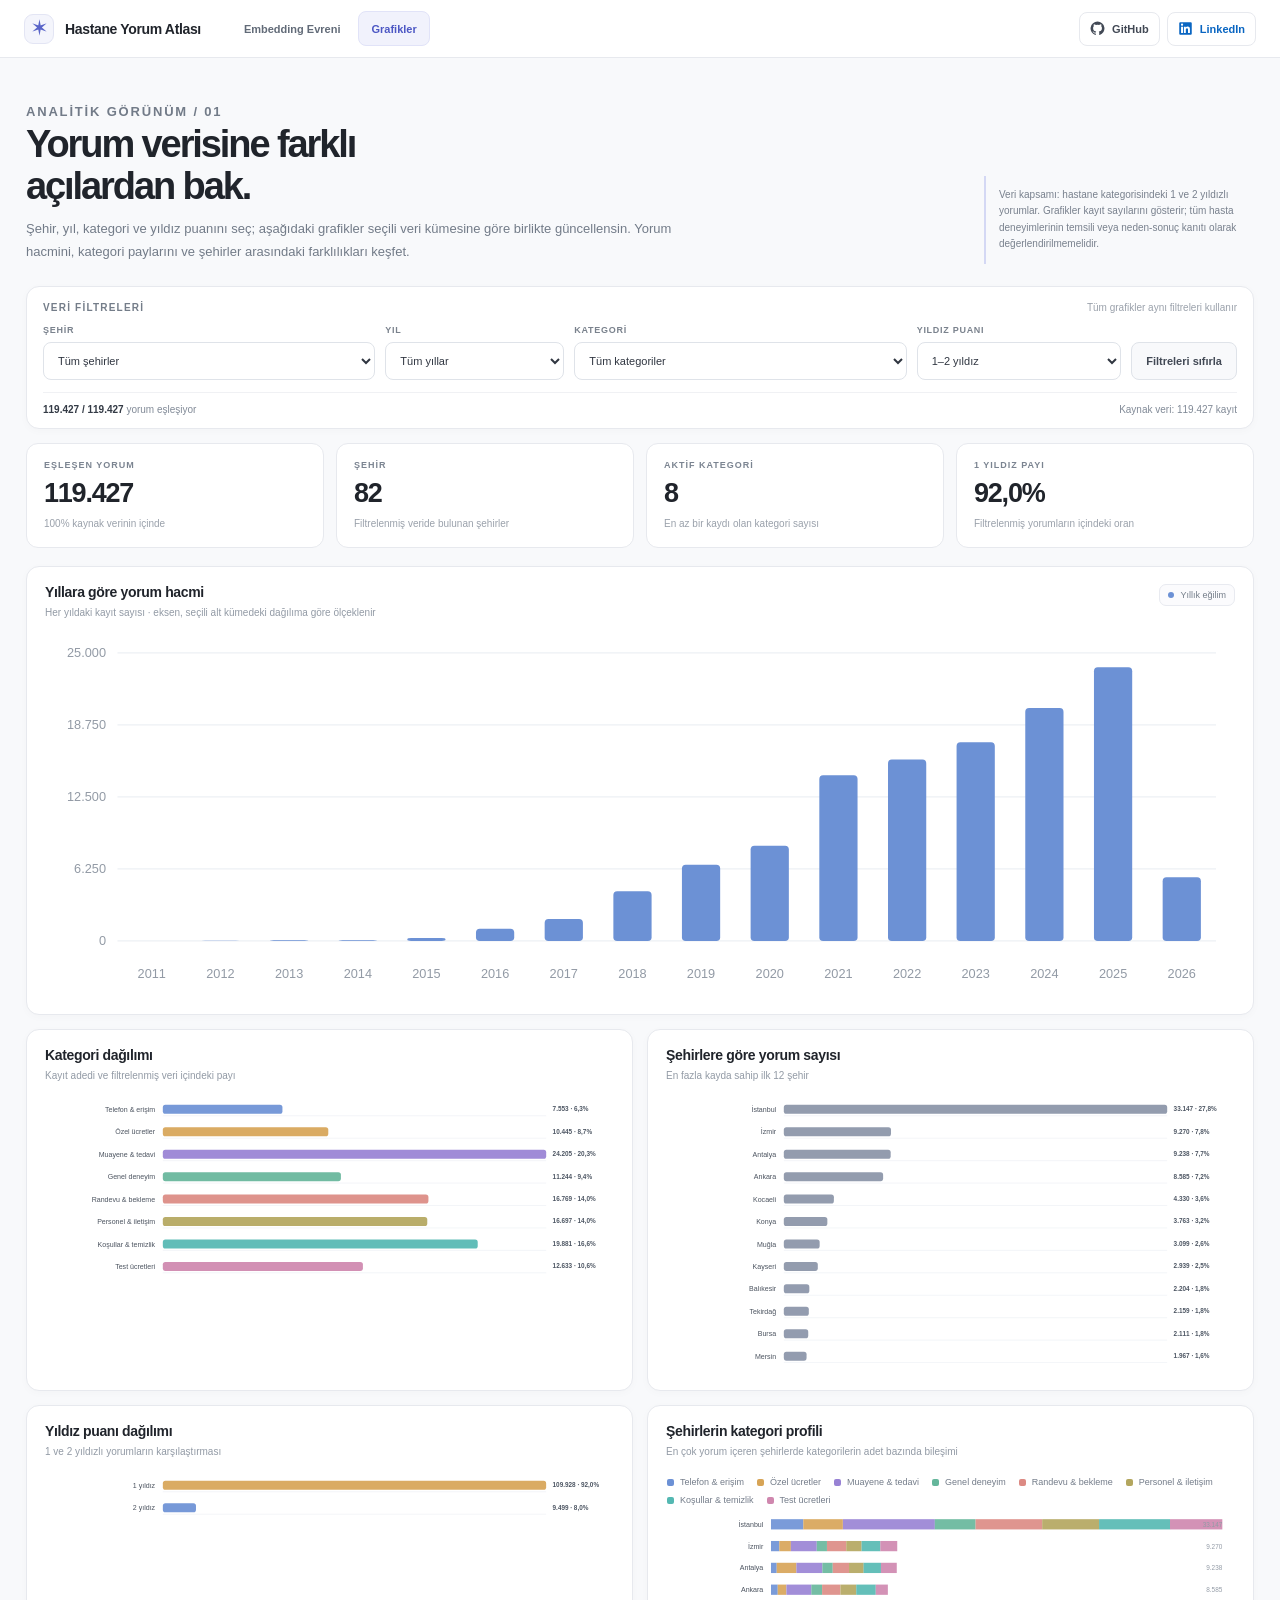
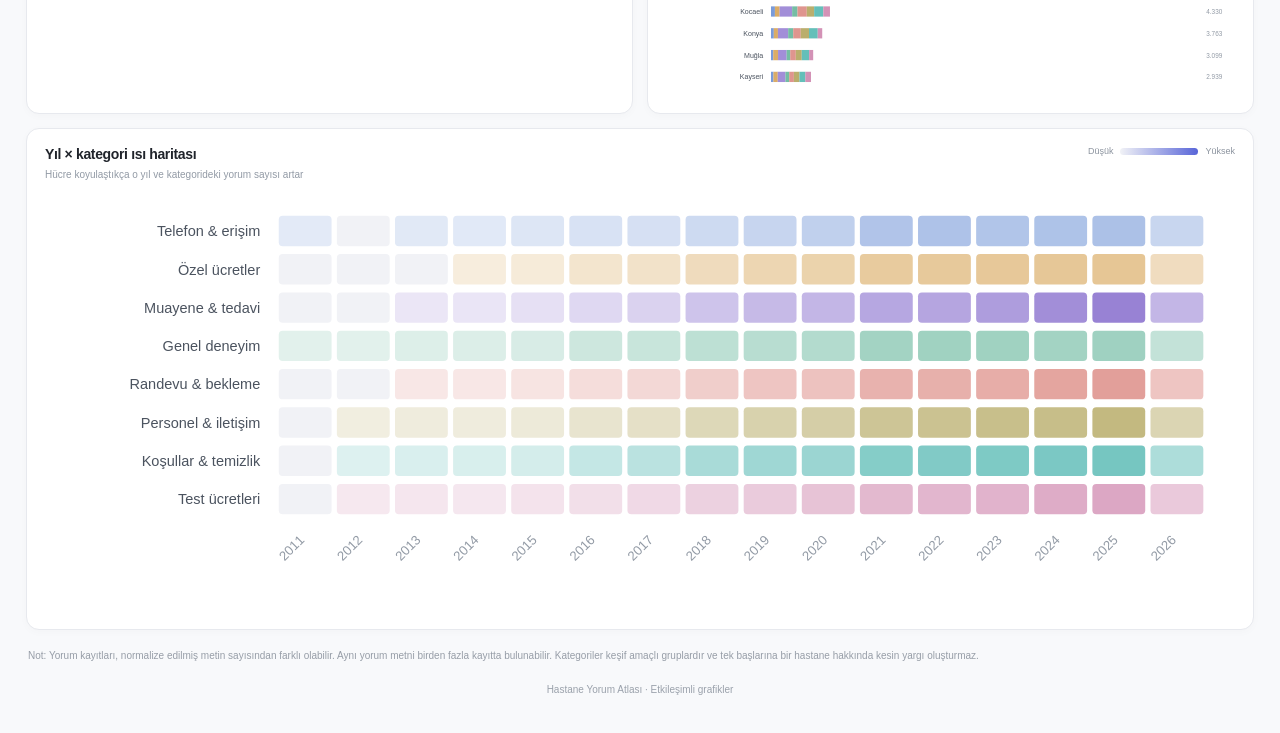
==== grafikler.html @ ba874b04 "feat: add interactive analytics page" ====
<!doctype html>
<html lang="tr">
<head>
<meta charset="utf-8">
<meta name="viewport" content="width=device-width,initial-scale=1">
<meta name="theme-color" content="#ffffff">
<meta name="description" content="Hastane yorumlarını şehir, yıl, kategori ve puana göre inceleyen etkileşimli grafikler.">
<title>Grafikler | Hastane Yorum Atlası</title>
<style>
:root{color-scheme:light;--ink:#20242b;--muted:#747d89;--line:#e7e9ee;--surface:#fff;--soft:#f8f9fb;--accent:#5865d8;--accent-soft:#f2f3fd}
*{box-sizing:border-box}
html,body{margin:0;min-height:100%;background:#f8f9fb;color:var(--ink);font-family:Inter,-apple-system,BlinkMacSystemFont,"Segoe UI",Arial,sans-serif;font-size:13px}
body{overflow-x:hidden}
.topbar{height:58px;display:flex;align-items:center;justify-content:space-between;gap:18px;padding:0 24px;border-bottom:1px solid var(--line);background:#fff}
.brand{display:flex;align-items:center;gap:11px;font-weight:750;font-size:14px;letter-spacing:-.025em;white-space:nowrap;text-decoration:none;color:var(--ink)}
.brand-mark{width:30px;height:30px;border-radius:9px;border:1px solid #e3e5f4;background:#f4f5fc;color:#5964c8;display:grid;place-items:center;font-size:17px}
.page-nav{display:flex;align-items:center;gap:5px;margin-right:auto;margin-left:12px}
.page-link{display:inline-flex;align-items:center;justify-content:center;min-height:35px;padding:0 12px;border:1px solid transparent;border-radius:8px;color:#626b78;text-decoration:none;font-size:11px;font-weight:650;white-space:nowrap}
.page-link:hover{background:#f8f9fb;color:#20242b}
.page-link.is-active{background:#f1f2fc;border-color:#e1e3f8;color:#4c57c4}
.topright{display:flex;align-items:center;gap:10px;color:var(--muted);font-size:11px}
.social-links{display:flex;align-items:center;gap:7px}
.social-link{display:inline-flex;align-items:center;justify-content:center;gap:7px;min-height:34px;padding:0 10px;border:1px solid var(--line);border-radius:8px;background:#fff;color:#424955;text-decoration:none;font-size:11px;font-weight:650;white-space:nowrap}
.social-link:hover{background:#f8f9fb;border-color:#cbd0da;color:#20242b}
.social-link svg{width:15px;height:15px;display:block;flex:none}
.social-link.linkedin{color:#0a66c2}
main{max-width:1540px;margin:auto;padding:28px 26px 38px}
.intro{display:flex;align-items:flex-end;justify-content:space-between;gap:28px;margin:4px 0 22px}
.eyebrow{margin:0 0 10px;font-size:10px;font-weight:800;letter-spacing:.14em;text-transform:uppercase;color:#737c8a}
h1{margin:0;font-size:clamp(27px,3vw,38px);line-height:1.1;letter-spacing:-.055em;font-weight:760}
.intro p{max-width:690px;margin:11px 0 0;color:#727b88;font-size:13px;line-height:1.75}
.data-note{max-width:270px;padding:11px 13px;border-left:2px solid #d4d8f4;color:#78808d;font-size:10px;line-height:1.65}
.filter-panel{background:#fff;border:1px solid var(--line);border-radius:13px;padding:15px 16px 13px;box-shadow:0 2px 8px #1b243306}
.filter-top{display:flex;align-items:center;justify-content:space-between;gap:12px;margin-bottom:12px}
.filter-title{font-size:10px;font-weight:800;text-transform:uppercase;letter-spacing:.12em;color:#747d89}
.filter-note{font-size:10px;color:#9aa1ab}
.filters{display:grid;grid-template-columns:minmax(180px,1.3fr) minmax(130px,.7fr) minmax(210px,1.3fr) minmax(160px,.8fr) auto;gap:10px;align-items:end}
.control{display:flex;flex-direction:column;gap:7px;min-width:0}
.control label{font-size:9px;letter-spacing:.08em;text-transform:uppercase;color:#7a828d;font-weight:800}
.control select{height:38px;min-width:0;width:100%;border:1px solid #dfe3e9;border-radius:8px;background:#fff;color:#303641;padding:0 10px;font:inherit;font-size:11px;outline:none}
.control select:focus,.reset-btn:focus-visible,.page-link:focus-visible,.social-link:focus-visible{border-color:#8e98de;outline:2px solid #6773d51c;outline-offset:2px}
.reset-btn{height:38px;border:1px solid #dfe3e9;border-radius:8px;background:#f8f9fb;color:#424955;padding:0 14px;font:inherit;font-size:11px;font-weight:700;cursor:pointer;white-space:nowrap}
.reset-btn:hover{background:#f0f2f6}
.filter-status{display:flex;align-items:center;justify-content:space-between;gap:10px;flex-wrap:wrap;margin-top:12px;padding-top:11px;border-top:1px solid #f0f1f4;font-size:10px;color:#818a97}
.filter-status strong{color:#333a45;font-variant-numeric:tabular-nums}
.stats{display:grid;grid-template-columns:repeat(4,minmax(0,1fr));gap:12px;margin:14px 0 18px}
.stat-card{padding:16px 17px;background:#fff;border:1px solid var(--line);border-radius:12px;min-width:0}
.stat-label{color:#7b8491;font-size:9px;font-weight:800;letter-spacing:.11em;text-transform:uppercase}
.stat-value{margin-top:9px;font-size:27px;font-weight:760;letter-spacing:-.045em;font-variant-numeric:tabular-nums;line-height:1.1}
.stat-sub{margin-top:7px;color:#9aa1ab;font-size:10px;line-height:1.5}
.chart-grid{display:grid;grid-template-columns:repeat(2,minmax(0,1fr));gap:14px;align-items:stretch}
.chart-card{min-width:0;background:#fff;border:1px solid var(--line);border-radius:13px;overflow:hidden;box-shadow:0 2px 8px #1b243306}
.chart-card.span-2{grid-column:1 / -1}
.chart-head{display:flex;align-items:flex-start;justify-content:space-between;gap:12px;padding:17px 18px 0}
.chart-head h2{margin:0;font-size:14px;letter-spacing:-.025em;font-weight:750}
.chart-head p{margin:5px 0 0;color:#929aa5;font-size:10px;line-height:1.5}
.chart-chip{display:inline-flex;align-items:center;gap:6px;flex:none;padding:5px 8px;border:1px solid #e8eaf0;border-radius:7px;background:#fbfbfd;color:#747d89;font-size:9px;white-space:nowrap}
.chart-chip i{width:6px;height:6px;border-radius:50%;background:#6c91d5}
.chart-body{padding:10px 14px 15px;min-width:0}
.chart-body svg{display:block;width:100%;height:auto;overflow:visible}
.chart-body.scroll-x{overflow-x:auto}
.chart-body.scroll-x svg{max-width:none}
.gridline{stroke:#edf0f4;stroke-width:1}
.axis-label{fill:#929aa5;font-size:10px}
.bar-label{fill:#4b535f;font-size:11px}
.value-label{fill:#4d5663;font-size:10px;font-weight:650}
.empty-message{padding:54px 18px;text-align:center;color:#9aa1ab;font-size:11px}
.mini-legend{display:flex;gap:8px 13px;flex-wrap:wrap;padding:8px 5px 2px}
.mini-legend span{display:inline-flex;align-items:center;gap:6px;font-size:9px;color:#737c89}
.mini-legend i{width:7px;height:7px;border-radius:2px;flex:none}
.heatmap-key{display:flex;align-items:center;gap:7px;font-size:9px;color:#8b939e}
.heatmap-gradient{width:78px;height:7px;border-radius:10px;background:linear-gradient(90deg,#f1f2f6,#5865d8)}
.disclaimer{margin:17px 2px 0;color:#969da7;font-size:10px;line-height:1.7}
.loading-card{margin-top:14px;padding:48px 20px;border:1px solid var(--line);border-radius:13px;background:#fff;text-align:center;color:#78818e}
.loading-ring{width:25px;height:25px;border:2px solid #e8eaf1;border-top-color:#6672d5;border-radius:50%;margin:0 auto 12px;animation:spin .8s linear infinite}
@keyframes spin{to{transform:rotate(360deg)}}
.error-card{padding:20px;border:1px solid #f0d8d8;border-radius:10px;background:#fff8f8;color:#9a4242;font-size:12px}
footer{padding:20px 0 0;color:#9aa1ab;font-size:10px;text-align:center}
@media(max-width:1050px){main{padding:24px 16px 32px}.filters{grid-template-columns:repeat(2,minmax(0,1fr))}.reset-btn{width:100%}.intro{align-items:flex-start}.data-note{max-width:235px}}
@media(max-width:760px){.topbar{height:auto;min-height:58px;flex-wrap:wrap;gap:8px;padding:10px 12px}.page-nav{order:3;width:100%;margin:0;justify-content:center}.topright{margin-left:auto}.intro{display:block}.data-note{max-width:none;margin-top:14px}.stats{grid-template-columns:repeat(2,minmax(0,1fr))}.chart-grid{grid-template-columns:minmax(0,1fr)}.chart-card.span-2{grid-column:auto}main{padding:18px 10px 28px}}
@media(max-width:480px){.brand{font-size:12px;gap:7px}.brand-mark{width:28px;height:28px}.topright{gap:5px}.social-links{gap:5px}.social-link{width:33px;height:33px;min-height:33px;padding:0}.social-link span{display:none}.page-link{padding:0 10px}.filters{grid-template-columns:minmax(0,1fr)}.stats{gap:8px}.stat-card{padding:13px}.stat-value{font-size:23px}.filter-note{display:none}.chart-head{padding:14px 13px 0}.chart-body{padding:8px 7px 12px}}
@media(prefers-reduced-motion:reduce){.loading-ring{animation:none}}
</style>
</head>
<body>
<header class="topbar">
 <a class="brand" href="./index.html"><span class="brand-mark" aria-hidden="true">&#10038;</span><span>Hastane Yorum Atlası</span></a>
 <nav class="page-nav" aria-label="Ana gezinme">
  <a class="page-link" href="./index.html">Embedding Evreni</a>
  <a class="page-link is-active" href="./grafikler.html" aria-current="page">Grafikler</a>
 </nav>
 <div class="topright">
  <nav class="social-links" aria-label="Sosyal profiller">
   <a class="social-link" href="https://github.com/mo-tunn/" target="_blank" rel="noopener noreferrer" aria-label="GitHub profili (yeni sekmede açılır)"><svg viewBox="0 0 24 24" aria-hidden="true" fill="currentColor"><path d="M12 .9a11.1 11.1 0 0 0-3.51 21.63c.56.1.76-.24.76-.54v-2.08c-3.1.67-3.76-1.32-3.76-1.32-.5-1.29-1.24-1.63-1.24-1.63-1.02-.7.08-.69.08-.69 1.13.08 1.73 1.16 1.73 1.16 1 1.71 2.62 1.22 3.26.93.1-.73.4-1.22.71-1.5-2.48-.28-5.09-1.24-5.09-5.52 0-1.22.44-2.22 1.16-3-.12-.29-.5-1.42.11-2.95 0 0 .95-.3 3.05 1.15a10.6 10.6 0 0 1 5.55 0c2.1-1.45 3.05-1.15 3.05-1.15.61 1.53.23 2.66.11 2.95.72.78 1.16 1.78 1.16 3 0 4.29-2.62 5.24-5.11 5.51.4.35.76 1.03.76 2.08v3.06c0 .3.2.65.77.54A11.1 11.1 0 0 0 12 .9Z"/></svg><span>GitHub</span></a>
   <a class="social-link linkedin" href="https://www.linkedin.com/in/metehan-kizilcik/" target="_blank" rel="noopener noreferrer" aria-label="LinkedIn profili (yeni sekmede açılır)"><svg viewBox="0 0 24 24" aria-hidden="true" fill="currentColor"><path d="M20.45 2H3.55A1.55 1.55 0 0 0 2 3.55v16.9A1.55 1.55 0 0 0 3.55 22h16.9A1.55 1.55 0 0 0 22 20.45V3.55A1.55 1.55 0 0 0 20.45 2ZM8 19H4.9V9H8ZM6.45 7.63a1.8 1.8 0 1 1 .02-3.6 1.8 1.8 0 0 1-.02 3.6ZM19.1 19H16v-4.87c0-1.16-.02-2.65-1.62-2.65-1.62 0-1.87 1.26-1.87 2.57V19H9.4V9h2.98v1.37h.04a3.27 3.27 0 0 1 2.94-1.62c3.15 0 3.74 2.07 3.74 4.77Z"/></svg><span>LinkedIn</span></a>
  </nav>
 </div>
</header>

<main>
 <section class="intro">
  <div><p class="eyebrow">Analitik görünüm / 01</p><h1>Yorum verisine farklı<br> açılardan bak.</h1><p>Şehir, yıl, kategori ve yıldız puanını seç; aşağıdaki grafikler seçili veri kümesine göre birlikte güncellensin. Yorum hacmini, kategori paylarını ve şehirler arasındaki farklılıkları keşfet.</p></div>
  <div class="data-note">Veri kapsamı: hastane kategorisindeki 1 ve 2 yıldızlı yorumlar. Grafikler kayıt sayılarını gösterir; tüm hasta deneyimlerinin temsili veya neden-sonuç kanıtı olarak değerlendirilmemelidir.</div>
 </section>

 <section class="filter-panel" aria-label="Grafik filtreleri">
  <div class="filter-top"><span class="filter-title">Veri filtreleri</span><span class="filter-note">Tüm grafikler aynı filtreleri kullanır</span></div>
  <div class="filters">
   <div class="control"><label for="citySelect">Şehir</label><select id="citySelect"><option value="-1">Tüm şehirler</option></select></div>
   <div class="control"><label for="yearSelect">Yıl</label><select id="yearSelect"><option value="-1">Tüm yıllar</option></select></div>
   <div class="control"><label for="topicSelect">Kategori</label><select id="topicSelect"><option value="-1">Tüm kategoriler</option></select></div>
   <div class="control"><label for="ratingSelect">Yıldız puanı</label><select id="ratingSelect"><option value="0">1–2 yıldız</option><option value="1">Yalnızca 1 yıldız</option><option value="2">Yalnızca 2 yıldız</option></select></div>
   <button class="reset-btn" id="resetFilters" type="button">Filtreleri sıfırla</button>
  </div>
  <div class="filter-status"><span id="filterSummary">Veri paketi yükleniyor…</span><span id="datasetSummary"></span></div>
 </section>

 <section class="stats" aria-label="Filtrelenmiş veri özeti">
  <article class="stat-card"><div class="stat-label">Eşleşen yorum</div><div class="stat-value" id="statReviews">—</div><div class="stat-sub" id="statReviewsSub">Seçili filtrelerdeki kayıtlar</div></article>
  <article class="stat-card"><div class="stat-label">Şehir</div><div class="stat-value" id="statCities">—</div><div class="stat-sub">Filtrelenmiş veride bulunan şehirler</div></article>
  <article class="stat-card"><div class="stat-label">Aktif kategori</div><div class="stat-value" id="statTopics">—</div><div class="stat-sub">En az bir kaydı olan kategori sayısı</div></article>
  <article class="stat-card"><div class="stat-label">1 yıldız payı</div><div class="stat-value" id="statOneStar">—</div><div class="stat-sub">Filtrelenmiş yorumların içindeki oran</div></article>
 </section>

 <section class="chart-grid" id="chartGrid" aria-label="Etkileşimli grafikler">
  <article class="chart-card span-2"><div class="chart-head"><div><h2>Yıllara göre yorum hacmi</h2><p>Her yıldaki kayıt sayısı · eksen, seçili alt kümedeki dağılıma göre ölçeklenir</p></div><span class="chart-chip"><i></i>Yıllık eğilim</span></div><div class="chart-body" id="yearChart"><div class="empty-message">Grafik hazırlanıyor…</div></div></article>
  <article class="chart-card"><div class="chart-head"><div><h2>Kategori dağılımı</h2><p>Kayıt adedi ve filtrelenmiş veri içindeki payı</p></div></div><div class="chart-body" id="topicChart"><div class="empty-message">Grafik hazırlanıyor…</div></div></article>
  <article class="chart-card"><div class="chart-head"><div><h2>Şehirlere göre yorum sayısı</h2><p>En fazla kayda sahip ilk 12 şehir</p></div></div><div class="chart-body" id="cityChart"><div class="empty-message">Grafik hazırlanıyor…</div></div></article>
  <article class="chart-card"><div class="chart-head"><div><h2>Yıldız puanı dağılımı</h2><p>1 ve 2 yıldızlı yorumların karşılaştırması</p></div></div><div class="chart-body" id="ratingChart"><div class="empty-message">Grafik hazırlanıyor…</div></div></article>
  <article class="chart-card"><div class="chart-head"><div><h2>Şehirlerin kategori profili</h2><p>En çok yorum içeren şehirlerde kategorilerin adet bazında bileşimi</p></div></div><div class="chart-body" id="cityTopicChart"><div class="empty-message">Grafik hazırlanıyor…</div></div></article>
  <article class="chart-card span-2"><div class="chart-head"><div><h2>Yıl × kategori ısı haritası</h2><p>Hücre koyulaştıkça o yıl ve kategorideki yorum sayısı artar</p></div><div class="heatmap-key"><span>Düşük</span><span class="heatmap-gradient" aria-hidden="true"></span><span>Yüksek</span></div></div><div class="chart-body scroll-x" id="heatmapChart"><div class="empty-message">Grafik hazırlanıyor…</div></div></article>
 </section>
 <p class="disclaimer">Not: Yorum kayıtları, normalize edilmiş metin sayısından farklı olabilir. Aynı yorum metni birden fazla kayıtta bulunabilir. Kategoriler keşif amaçlı gruplardır ve tek başlarına bir hastane hakkında kesin yargı oluşturmaz.</p>
 <footer>Hastane Yorum Atlası · Etkileşimli grafikler</footer>
</main>

<script>
(() => {
'use strict';
const $ = id => document.getElementById(id);
const COLORS=['#6c91d5','#d7a456','#9882d4','#65b69b','#dc8a83','#b3a65e','#54b8b2','#cf87ae'];
const fmt=n=>Number(n||0).toLocaleString('tr-TR');
const pct=n=>Number(n||0).toLocaleString('tr-TR',{minimumFractionDigits:1,maximumFractionDigits:1})+'%';
const esc=s=>String(s??'').replace(/[&<>"']/g,c=>({'&':'&amp;','<':'&lt;','>':'&gt;','"':'&quot;',"'":'&#39;'}[c]));
const shorten=(s,n=24)=>String(s??'').length>n?String(s).slice(0,n-1)+'…':String(s??'');
const dayYear=d=>new Date(Date.UTC(2000,0,1)+Number(d)*86400000).getUTCFullYear();
const NS='http://www.w3.org/2000/svg';
let data=null,points=[],cities=[],topics=[],reviewYears=new Int16Array(0),allYears=[],cityById=new Map(),topicById=new Map(),renderSequence=0;

function addOption(select,value,label){const option=document.createElement('option');option.value=String(value);option.textContent=label;select.appendChild(option)}
function populateFilters(){
 const city=$('citySelect'),year=$('yearSelect'),topic=$('topicSelect');
 city.innerHTML='';addOption(city,-1,'Tüm şehirler');
 cities.slice().sort((a,b)=>String(a.name).localeCompare(String(b.name),'tr')).forEach(c=>addOption(city,c.id,c.name+' · '+fmt(c.count)));
 year.innerHTML='';addOption(year,-1,'Tüm yıllar');
 const counts=new Map();for(const y of reviewYears)counts.set(y,(counts.get(y)||0)+1);
 allYears=Array.from(counts.keys()).filter(y=>y>0).sort((a,b)=>a-b);
 allYears.slice().sort((a,b)=>b-a).forEach(y=>addOption(year,y,y+' · '+fmt(counts.get(y))));
 topic.innerHTML='';addOption(topic,-1,'Tüm kategoriler');
 topics.slice().sort((a,b)=>Number(a.id)-Number(b.id)).forEach(t=>addOption(topic,t.id,t.label||t.short||('Kategori '+t.id)));
}
function currentFilters(){return{city:Number($('citySelect').value),year:Number($('yearSelect').value),topic:Number($('topicSelect').value),rating:Number($('ratingSelect').value)}}
function filteredStats(){
 const f=currentFilters(),s={ids:[],years:new Map(),topics:new Map(),cities:new Map(),ratings:new Map(),cityTopics:new Map(),yearTopics:new Map(),citySet:new Set()};
 for(let i=0;i<points.length;i++){
  const p=points[i],city=Number(p[4]),topic=Number(p[3]),rating=Number(p[5]),year=reviewYears[i];
  if(f.city>=0&&city!==f.city)continue;
  if(f.year>=0&&year!==f.year)continue;
  if(f.topic>=0&&topic!==f.topic)continue;
  if(f.rating>0&&rating!==f.rating)continue;
  s.ids.push(i);s.years.set(year,(s.years.get(year)||0)+1);s.topics.set(topic,(s.topics.get(topic)||0)+1);
  s.cities.set(city,(s.cities.get(city)||0)+1);s.ratings.set(rating,(s.ratings.get(rating)||0)+1);
  if(city>=0)s.citySet.add(city);
  if(!s.cityTopics.has(city))s.cityTopics.set(city,new Map());
  const ct=s.cityTopics.get(city);ct.set(topic,(ct.get(topic)||0)+1);
  const ky=year+'|'+topic;s.yearTopics.set(ky,(s.yearTopics.get(ky)||0)+1);
 }
 return s;
}
function svgStart(w,h,label){return '<svg xmlns="'+NS+'" viewBox="0 0 '+w+' '+h+'" role="img" aria-label="'+esc(label)+'" focusable="false">'}
function emptySvg(msg){return '<div class="empty-message">'+esc(msg)+'</div>'}
function renderYearChart(s){
 const years=Array.from(s.years.keys()).filter(y=>y>0).sort((a,b)=>a-b);
 if(!years.length)return emptySvg('Bu filtrelerle eşleşen yıllık kayıt bulunamadı.');
 const w=940,h=290,m={l:60,r:18,t:18,b:46},pw=w-m.l-m.r,ph=h-m.t-m.b,max=Math.max(1,...years.map(y=>s.years.get(y))),nice=Math.pow(10,Math.floor(Math.log10(max))),step=Math.max(1,Math.ceil(max/(nice*4))*nice/4),top=Math.ceil(max/step)*step;
 let out=svgStart(w,h,'Yıllara göre yorum sayısı');
 for(let k=0;k<=4;k++){const value=top*k/4,y=m.t+ph-(value/top)*ph;out+='<line class="gridline" x1="'+m.l+'" y1="'+y+'" x2="'+(w-m.r)+'" y2="'+y+'"/><text class="axis-label" x="'+(m.l-9)+'" y="'+(y+3)+'" text-anchor="end">'+fmt(Math.round(value))+'</text>'}
 const band=pw/years.length,bw=Math.max(3,Math.min(30,band*.62));
 years.forEach((year,i)=>{const val=s.years.get(year),bh=val/top*ph,x=m.l+i*band+(band-bw)/2,y=m.t+ph-bh;out+='<rect x="'+x.toFixed(1)+'" y="'+y.toFixed(1)+'" width="'+bw.toFixed(1)+'" height="'+Math.max(0,bh).toFixed(1)+'" rx="3" fill="#6c91d5"><title>'+year+': '+fmt(val)+' yorum</title></rect><text class="axis-label" x="'+(m.l+i*band+band/2).toFixed(1)+'" y="'+(h-17)+'" text-anchor="middle">'+year+'</text>'});
 out+='</svg>';$('yearChart').innerHTML=out;
}
function renderHorizontal(target,items,total,colorFn,emptyText){
 if(!items.length){$(target).innerHTML=emptySvg(emptyText||'Bu filtrelerle eşleşen kayıt bulunamadı.');return}
 const w=900,row=35,m={l:190,r:112,t:8,b:12},h=m.t+m.b+row*items.length,pw=w-m.l-m.r,max=Math.max(1,...items.map(x=>x.count));
 let out=svgStart(w,h,'Yatay kategori ve şehir karşılaştırması');
 items.forEach((item,i)=>{const y=m.t+i*row+row/2,len=item.count/max*pw,share=total?item.count/total*100:0,col=colorFn(item,i);out+='<text class="bar-label" x="'+(m.l-12)+'" y="'+(y+4)+'" text-anchor="end">'+esc(shorten(item.label,27))+'</text><line class="gridline" x1="'+m.l+'" y1="'+(y+10)+'" x2="'+(w-m.r)+'" y2="'+(y+10)+'"/><rect x="'+m.l+'" y="'+(y-7)+'" width="'+Math.max(0,len).toFixed(1)+'" height="14" rx="4" fill="'+col+'" opacity="'+(item.count?'.92':'.15')+'"><title>'+esc(item.label)+': '+fmt(item.count)+' yorum</title></rect><text class="value-label" x="'+(w-m.r+10)+'" y="'+(y+3)+'">'+fmt(item.count)+' · '+pct(share)+'</text>'});
 out+='</svg>';$ (target).innerHTML=out;
}
function renderTopicChart(s){
 const items=topics.slice().sort((a,b)=>Number(a.id)-Number(b.id)).map((t,i)=>({id:Number(t.id),label:t.short||t.label||'Kategori '+t.id,count:s.topics.get(Number(t.id))||0}));
 renderHorizontal('topicChart',items,s.ids.length,(item)=>COLORS[(item.id>=0?item.id:0)%COLORS.length],'Bu filtrelerle eşleşen kategori bulunamadı.');
}
function renderCityChart(s){
 const items=Array.from(s.cities.entries()).map(([id,count])=>({id,label:id<0?'Şehir bilinmiyor':(cityById.get(Number(id))||'Şehir '+id),count})).sort((a,b)=>b.count-a.count).slice(0,12);
 renderHorizontal('cityChart',items,s.ids.length,(item)=>'#8a94a8','Bu filtrelerle eşleşen şehir bulunamadı.');
}
function renderRatingChart(s){
 const items=[{label:'1 yıldız',count:s.ratings.get(1)||0,color:'#d7a456'},{label:'2 yıldız',count:s.ratings.get(2)||0,color:'#6c91d5'}];
 renderHorizontal('ratingChart',items,s.ids.length,(item)=>item.color,'Puan verisi bulunamadı.');
}
function renderCityTopicChart(s){
 const citiesTop=Array.from(s.cities.entries()).map(([id,count])=>({id,label:id<0?'Şehir bilinmiyor':(cityById.get(Number(id))||'Şehir '+id),count,topics:s.cityTopics.get(id)||new Map()})).sort((a,b)=>b.count-a.count).slice(0,8);
 if(!citiesTop.length||!s.ids.length){$('cityTopicChart').innerHTML=emptySvg('Bu filtrelerle karşılaştırılacak şehir verisi bulunamadı.');return}
 const legend=topics.slice().sort((a,b)=>Number(a.id)-Number(b.id)).map(t=>'<span><i style="background:'+COLORS[(Number(t.id)>=0?Number(t.id):0)%COLORS.length]+'"></i>'+esc(t.short||t.label||'Kategori '+t.id)+'</span>').join('');
 const w=900,row=34,m={l:170,r:26,t:10,b:16},h=m.t+m.b+row*citiesTop.length,pw=w-m.l-m.r,max=Math.max(1,...citiesTop.map(c=>c.count));
 let out=svgStart(w,h,'Şehirlerin kategori bileşimi');
 citiesTop.forEach((c,i)=>{const cy=m.t+i*row+row/2;out+='<text class="bar-label" x="'+(m.l-12)+'" y="'+(cy+4)+'" text-anchor="end">'+esc(shorten(c.label,23))+'</text>';let x=m.l;for(const t of topics){const id=Number(t.id),n=c.topics.get(id)||0,bw=n/max*pw;out+='<rect x="'+x.toFixed(1)+'" y="'+(cy-8)+'" width="'+Math.max(0,bw).toFixed(1)+'" height="16" fill="'+COLORS[(id>=0?id:0)%COLORS.length]+'" opacity="'+(n?'.9':'0')+'"><title>'+esc(c.label)+' · '+esc(t.short||t.label)+': '+fmt(n)+' yorum</title></rect>';x+=bw}out+='<text class="axis-label" x="'+(w-m.r)+'" y="'+(cy+4)+'" text-anchor="end">'+fmt(c.count)+'</text>'});
 out+='</svg>';$('cityTopicChart').innerHTML='<div class="mini-legend">'+legend+'</div>'+out;
}
function mixWithWhite(hex,ratio){const n=parseInt(hex.slice(1),16),r=(n>>16)&255,g=(n>>8)&255,b=n&255,t=Math.max(0,Math.min(1,ratio));return 'rgb('+Math.round(255+(r-255)*t)+','+Math.round(255+(g-255)*t)+','+Math.round(255+(b-255)*t)+')'}
function renderHeatmap(s){
 const years=allYears,ts=topics.slice().sort((a,b)=>Number(a.id)-Number(b.id));
 if(!years.length||!ts.length){$('heatmapChart').innerHTML=emptySvg('Isı haritası için yıl veya kategori bulunamadı.');return}
 const left=178,cellW=Math.max(29,Math.min(44,800/Math.max(1,years.length))),cellH=29,top=15,bottom=72,w=left+years.length*cellW+25,h=top+ts.length*cellH+bottom;
 let max=1;for(const t of ts)for(const y of years)max=Math.max(max,s.yearTopics.get(y+'|'+Number(t.id))||0);
 let out=svgStart(w,h,'Yıl ve kategori bazında yorum sayısı');
 ts.forEach((t,ri)=>{const y=top+ri*cellH;out+='<text class="bar-label" x="'+(left-12)+'" y="'+(y+cellH/2+4)+'" text-anchor="end">'+esc(shorten(t.short||t.label,24))+'</text>';years.forEach((year,ci)=>{const n=s.yearTopics.get(year+'|'+Number(t.id))||0;const x=left+ci*cellW+2,cy=y+3,alpha=n?0.18+0.82*Math.sqrt(n/max):0;out+='<rect x="'+x.toFixed(1)+'" y="'+cy+'" width="'+Math.max(3,cellW-4).toFixed(1)+'" height="'+(cellH-6)+'" rx="3" fill="'+(n?mixWithWhite(COLORS[(Number(t.id)>=0?Number(t.id):0)%COLORS.length],alpha):'#f1f2f6')+'"><title>'+year+' · '+esc(t.short||t.label)+': '+fmt(n)+' yorum</title></rect>'})});
 years.forEach((year,i)=>{const x=left+i*cellW+cellW/2;out+='<text class="axis-label" transform="translate('+x.toFixed(1)+','+(top+ts.length*cellH+17)+') rotate(-45)" text-anchor="end">'+year+'</text>'});
 out+='</svg>';$('heatmapChart').innerHTML=out;
}
function updateDashboard(){
 if(!data)return;
 const seq=++renderSequence,s=filteredStats(),n=s.ids.length,one=s.ratings.get(1)||0;
 $('filterSummary').innerHTML='<strong>'+fmt(n)+' / '+fmt(points.length)+'</strong> yorum eşleşiyor';
 $('datasetSummary').textContent='Kaynak veri: '+fmt(points.length)+' kayıt';
 $('statReviews').textContent=fmt(n);$('statReviewsSub').textContent=(points.length?n/points.length*100:0).toLocaleString('tr-TR',{maximumFractionDigits:1})+'% kaynak verinin içinde';
 $('statCities').textContent=fmt(s.citySet.size);$('statTopics').textContent=fmt(Array.from(s.topics.values()).filter(v=>v>0).length);$('statOneStar').textContent=pct(n?one/n*100:0);
 if(!n){['yearChart','topicChart','cityChart','ratingChart','cityTopicChart','heatmapChart'].forEach(id=>$(id).innerHTML=emptySvg('Bu filtrelerle eşleşen yorum bulunamadı.'));return}
 renderYearChart(s);renderTopicChart(s);renderCityChart(s);renderRatingChart(s);renderCityTopicChart(s);renderHeatmap(s);
 if(seq!==renderSequence)return;
}
async function loadData(){
 try{
  $('filterSummary').textContent='Veri paketi yükleniyor…';
  const response=await fetch('./review-universe.json.gz',{cache:'no-store'});
  if(!response.ok)throw new Error('Veri paketi yüklenemedi (HTTP '+response.status+').');
  if(!('DecompressionStream'in window))throw new Error('Tarayıcı sıkıştırılmış veri dosyasını açamıyor.');
  const stream=response.body.pipeThrough(new DecompressionStream('gzip'));
  data=JSON.parse(await new Response(stream).text());
  if(!Array.isArray(data.points)||!Array.isArray(data.cities)||!Array.isArray(data.topics))throw new Error('Veri paketi beklenen alanları içermiyor.');
  points=data.points;cities=data.cities;topics=data.topics;reviewYears=new Int16Array(points.length);
  cities.forEach(c=>cityById.set(Number(c.id),c.name));topics.forEach(t=>topicById.set(Number(t.id),t));
  for(let i=0;i<points.length;i++)reviewYears[i]=dayYear(points[i][6]);
  populateFilters();
  ['citySelect','yearSelect','topicSelect','ratingSelect'].forEach(id=>$(id).addEventListener('change',updateDashboard));
  $('resetFilters').addEventListener('click',()=>{$('citySelect').value='-1';$('yearSelect').value='-1';$('topicSelect').value='-1';$('ratingSelect').value='0';updateDashboard()});
  updateDashboard();
 }catch(error){
  $('filterSummary').textContent='Veri yüklenemedi';
  $('chartGrid').innerHTML='<div class="error-card span-2">Grafikler hazırlanamadı: '+esc(error.message||error)+' Sayfayı yenileyerek tekrar deneyebilirsin.</div>';
 }
}
loadData();
})();
</script>
</body>
</html>
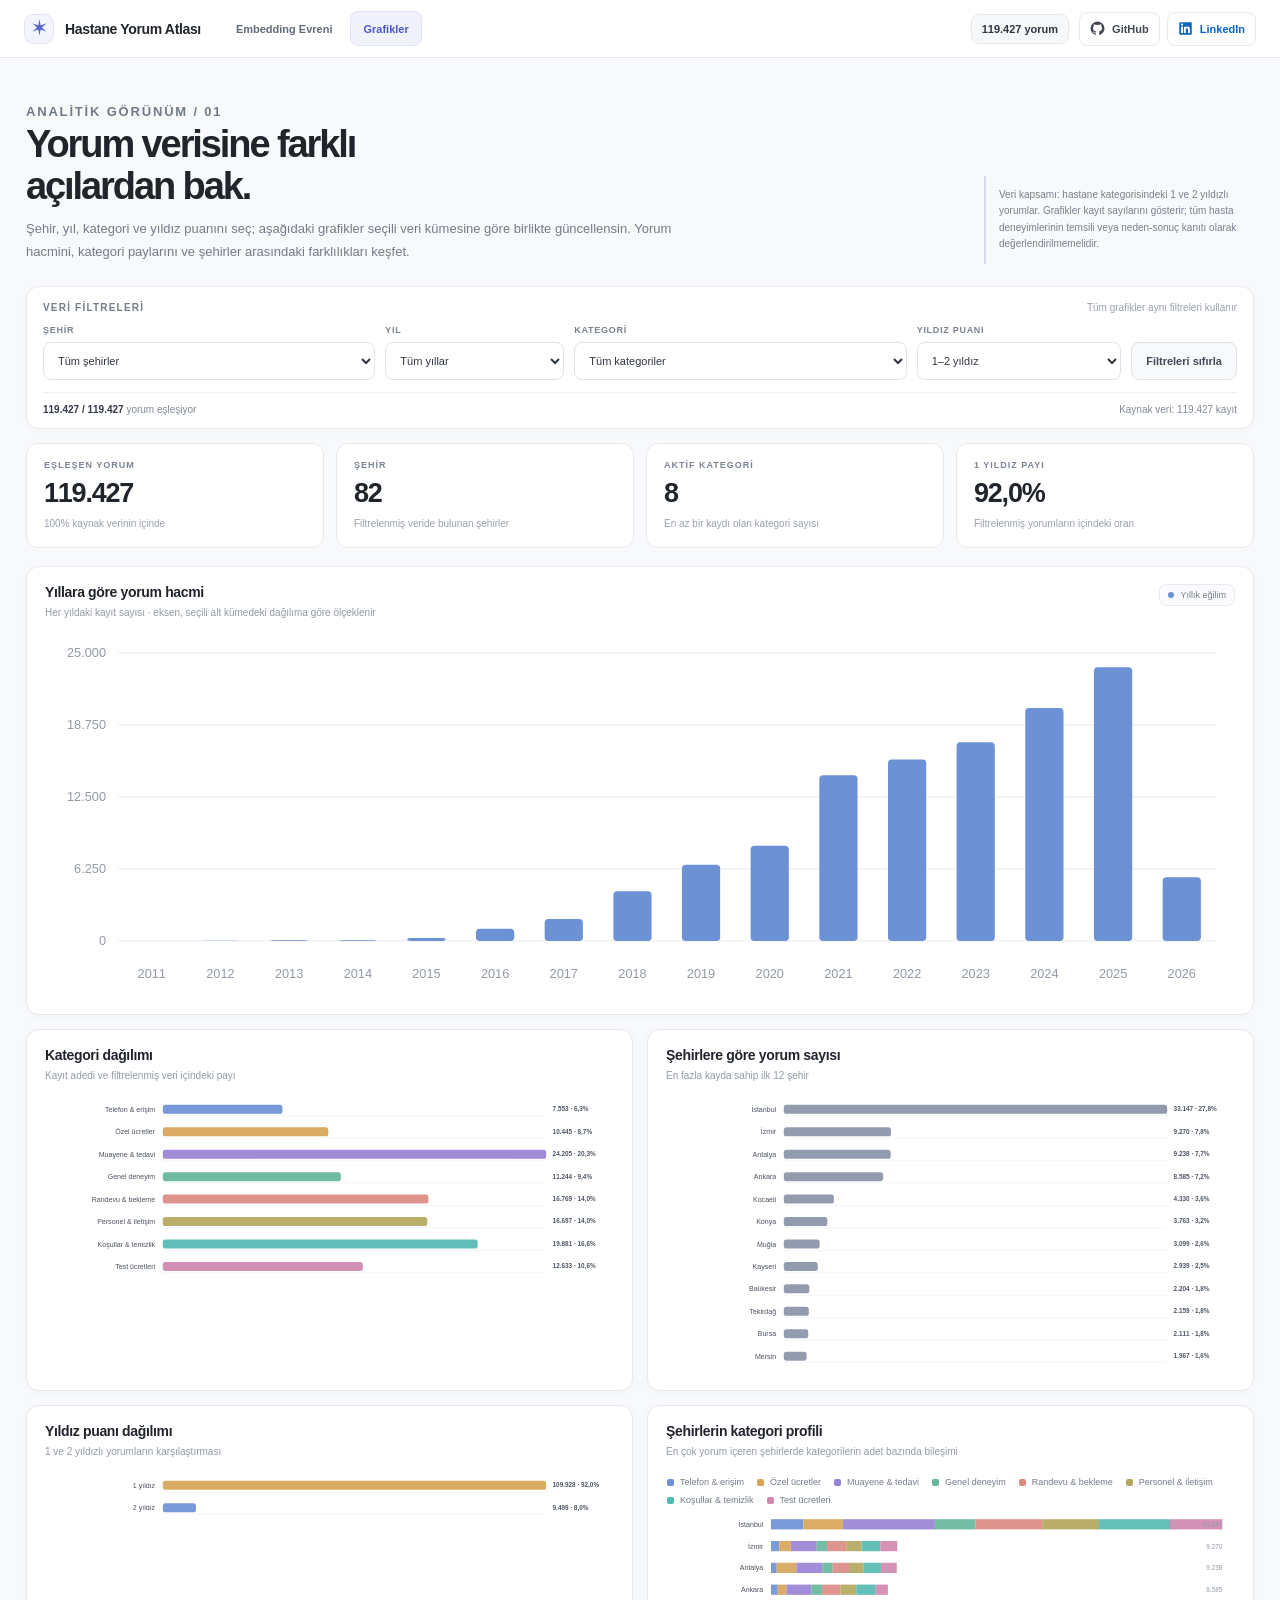
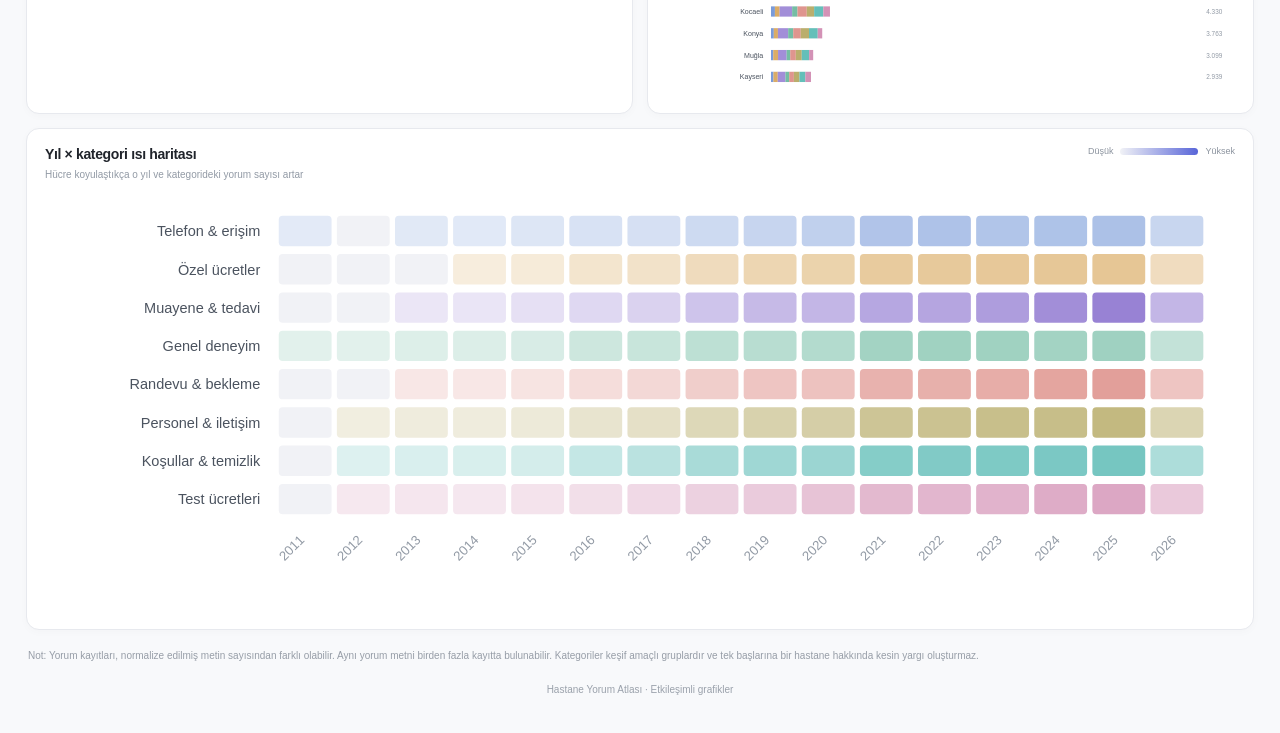
==== commit 0c2fbbdc: "fix: unify navigation and add favicon" ====
--- a/grafikler.html
+++ b/grafikler.html
@@ -81,6 +81,8 @@
 @media(max-width:480px){.brand{font-size:12px;gap:7px}.brand-mark{width:28px;height:28px}.topright{gap:5px}.social-links{gap:5px}.social-link{width:33px;height:33px;min-height:33px;padding:0}.social-link span{display:none}.page-link{padding:0 10px}.filters{grid-template-columns:minmax(0,1fr)}.stats{gap:8px}.stat-card{padding:13px}.stat-value{font-size:23px}.filter-note{display:none}.chart-head{padding:14px 13px 0}.chart-body{padding:8px 7px 12px}}
 @media(prefers-reduced-motion:reduce){.loading-ring{animation:none}}
 </style>
+<link rel="icon" href="./favicon.svg" type="image/svg+xml">
+<link rel="stylesheet" href="./site-nav.css">
 </head>
 <body>
 <header class="topbar">
@@ -90,6 +92,7 @@
   <a class="page-link is-active" href="./grafikler.html" aria-current="page">Grafikler</a>
  </nav>
  <div class="topright">
+  <span class="count-badge">119.427 yorum</span>
   <nav class="social-links" aria-label="Sosyal profiller">
    <a class="social-link" href="https://github.com/mo-tunn/" target="_blank" rel="noopener noreferrer" aria-label="GitHub profili (yeni sekmede açılır)"><svg viewBox="0 0 24 24" aria-hidden="true" fill="currentColor"><path d="M12 .9a11.1 11.1 0 0 0-3.51 21.63c.56.1.76-.24.76-.54v-2.08c-3.1.67-3.76-1.32-3.76-1.32-.5-1.29-1.24-1.63-1.24-1.63-1.02-.7.08-.69.08-.69 1.13.08 1.73 1.16 1.73 1.16 1 1.71 2.62 1.22 3.26.93.1-.73.4-1.22.71-1.5-2.48-.28-5.09-1.24-5.09-5.52 0-1.22.44-2.22 1.16-3-.12-.29-.5-1.42.11-2.95 0 0 .95-.3 3.05 1.15a10.6 10.6 0 0 1 5.55 0c2.1-1.45 3.05-1.15 3.05-1.15.61 1.53.23 2.66.11 2.95.72.78 1.16 1.78 1.16 3 0 4.29-2.62 5.24-5.11 5.51.4.35.76 1.03.76 2.08v3.06c0 .3.2.65.77.54A11.1 11.1 0 0 0 12 .9Z"/></svg><span>GitHub</span></a>
    <a class="social-link linkedin" href="https://www.linkedin.com/in/metehan-kizilcik/" target="_blank" rel="noopener noreferrer" aria-label="LinkedIn profili (yeni sekmede açılır)"><svg viewBox="0 0 24 24" aria-hidden="true" fill="currentColor"><path d="M20.45 2H3.55A1.55 1.55 0 0 0 2 3.55v16.9A1.55 1.55 0 0 0 3.55 22h16.9A1.55 1.55 0 0 0 22 20.45V3.55A1.55 1.55 0 0 0 20.45 2ZM8 19H4.9V9H8ZM6.45 7.63a1.8 1.8 0 1 1 .02-3.6 1.8 1.8 0 0 1-.02 3.6ZM19.1 19H16v-4.87c0-1.16-.02-2.65-1.62-2.65-1.62 0-1.87 1.26-1.87 2.57V19H9.4V9h2.98v1.37h.04a3.27 3.27 0 0 1 2.94-1.62c3.15 0 3.74 2.07 3.74 4.77Z"/></svg><span>LinkedIn</span></a>
@@ -264,4 +267,4 @@
 })();
 </script>
 </body>
-</html>+</html>
--- a/site-nav.css
+++ b/site-nav.css
@@ -0,0 +1,21 @@
+/* Shared site-wide header and navigation, used on both pages. */
+.topbar{height:58px;min-height:58px;display:flex;align-items:center;justify-content:flex-start;gap:0;padding:0 24px;border-bottom:1px solid var(--line);background:#fff}
+.brand{display:flex;align-items:center;gap:11px;flex:none;font-weight:750;font-size:14px;letter-spacing:-.025em;white-space:nowrap;text-decoration:none;color:var(--ink)}
+.brand-mark{width:30px;height:30px;border-radius:9px;border:1px solid #e3e5f4;background:#f4f5fc;color:#5964c8;display:grid;place-items:center;font-size:17px;flex:none}
+.page-nav{display:flex;align-items:center;gap:5px;margin:0 0 0 22px;flex:none}
+.page-link{display:inline-flex;align-items:center;justify-content:center;min-height:35px;padding:0 12px;border:1px solid transparent;border-radius:8px;color:#626b78;text-decoration:none;font-size:11px;font-weight:650;white-space:nowrap;transition:background .14s,border-color .14s,color .14s}
+.page-link:hover{background:#f8f9fb;color:#20242b}
+.page-link.is-active{background:#f1f2fc;border-color:#e1e3f8;color:#4c57c4}
+.page-link:focus-visible,.social-link:focus-visible{outline:2px solid #7b86dd;outline-offset:2px}
+.topright{display:flex;align-items:center;gap:10px;flex:none;margin-left:auto;color:var(--muted);font-size:11px}
+.context{display:none}
+.count-badge{background:#f7f8fa;border:1px solid var(--line);border-radius:8px;padding:8px 10px;font-variant-numeric:tabular-nums;color:#303641;font-weight:700;white-space:nowrap}
+.social-links{display:flex;align-items:center;gap:7px}
+.social-link{display:inline-flex;align-items:center;justify-content:center;gap:7px;min-height:34px;padding:0 10px;border:1px solid var(--line);border-radius:8px;background:#fff;color:#424955;text-decoration:none;font-size:11px;font-weight:650;white-space:nowrap;transition:background .14s,border-color .14s,color .14s}
+.social-link:hover{background:#f8f9fb;border-color:#cbd0da;color:#20242b}
+.social-link svg{width:15px;height:15px;display:block;flex:none}
+.social-link.linkedin{color:#0a66c2}
+.social-link.linkedin:hover{background:#f2f8fd;border-color:#bdd8f0;color:#084f95}
+@media(max-width:900px){.topbar{height:auto;min-height:58px;flex-wrap:wrap;gap:8px;padding:10px 16px}.page-nav{order:3;width:100%;justify-content:center;margin:0}.topright{margin-left:auto}}
+@media(max-width:480px){.topbar{padding:10px;gap:8px}.brand{font-size:12px;gap:7px}.brand-mark{width:28px;height:28px}.topright{gap:5px}.topright .count-badge{display:none}.social-links{gap:5px}.social-link{width:34px;min-height:34px;height:34px;padding:0}.social-link span{display:none}.page-link{padding:0 10px}}
+@media(prefers-reduced-motion:reduce){.page-link,.social-link{transition:none}}
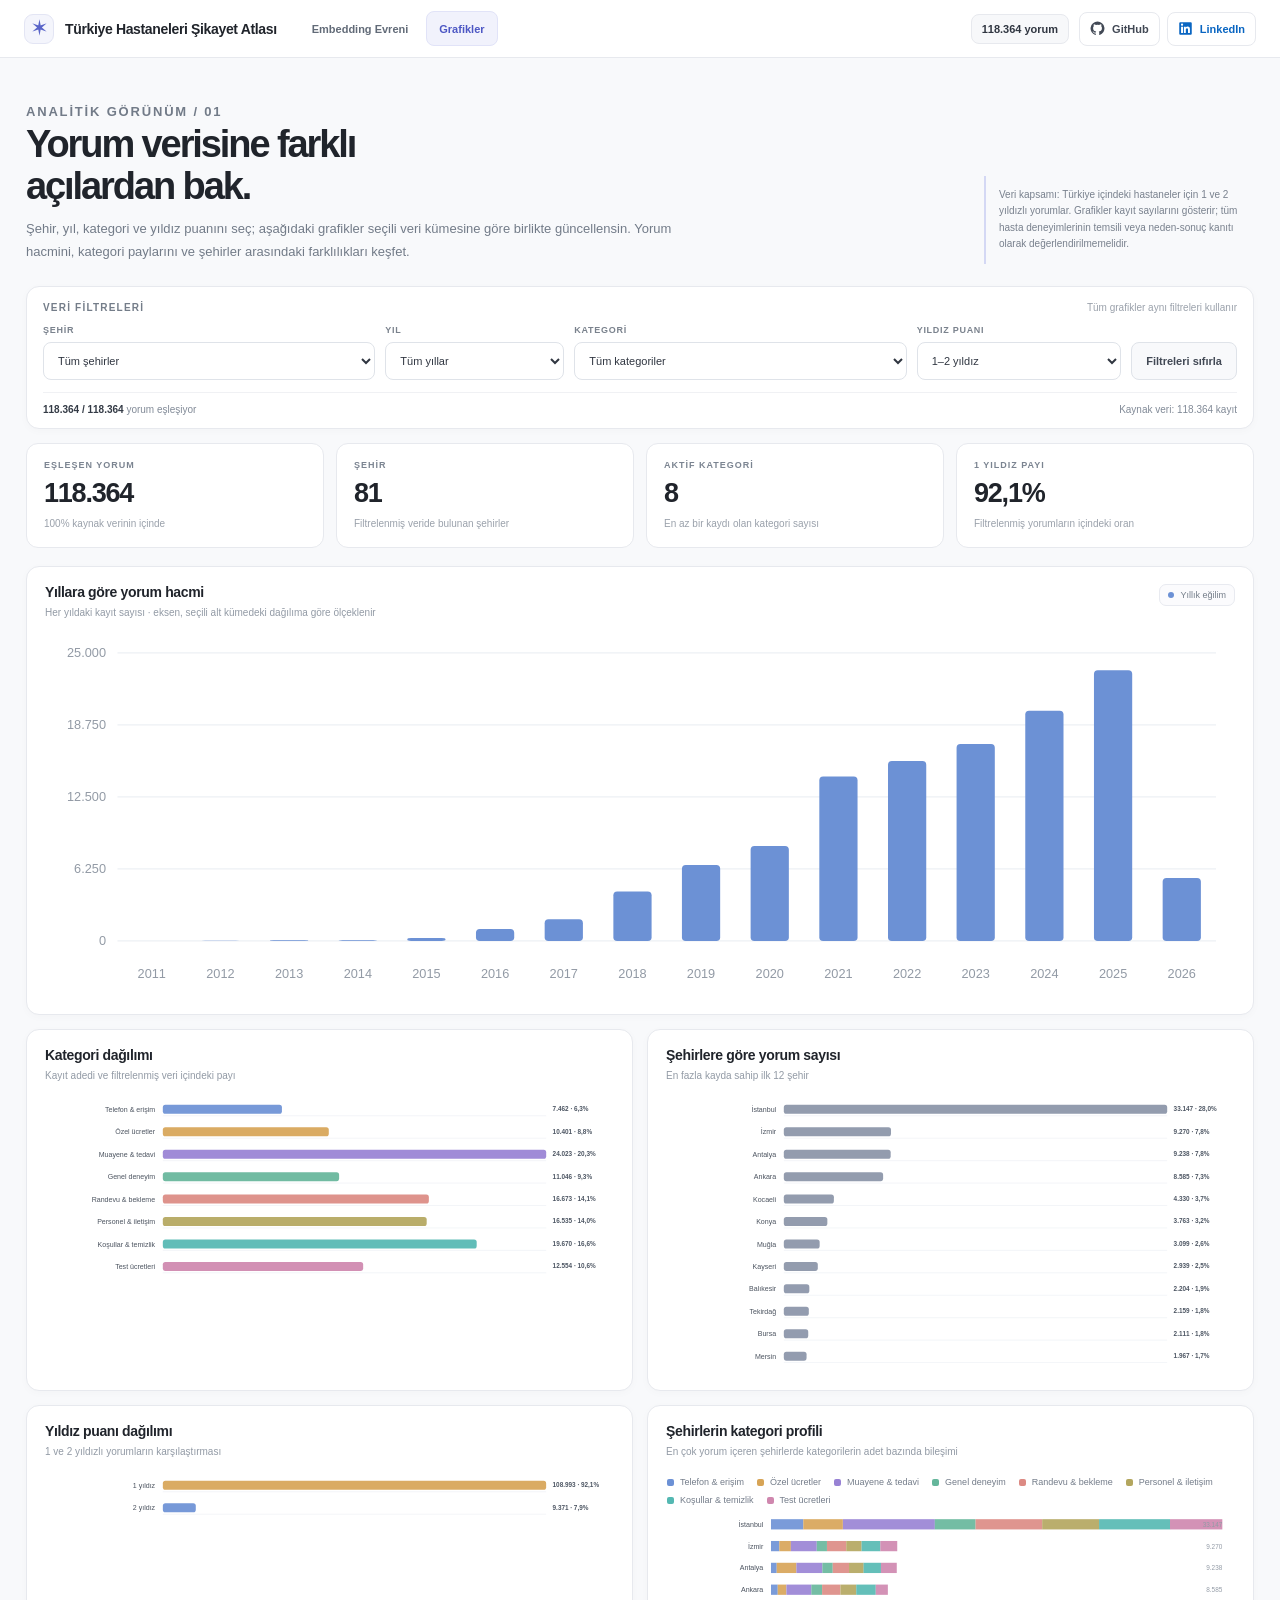
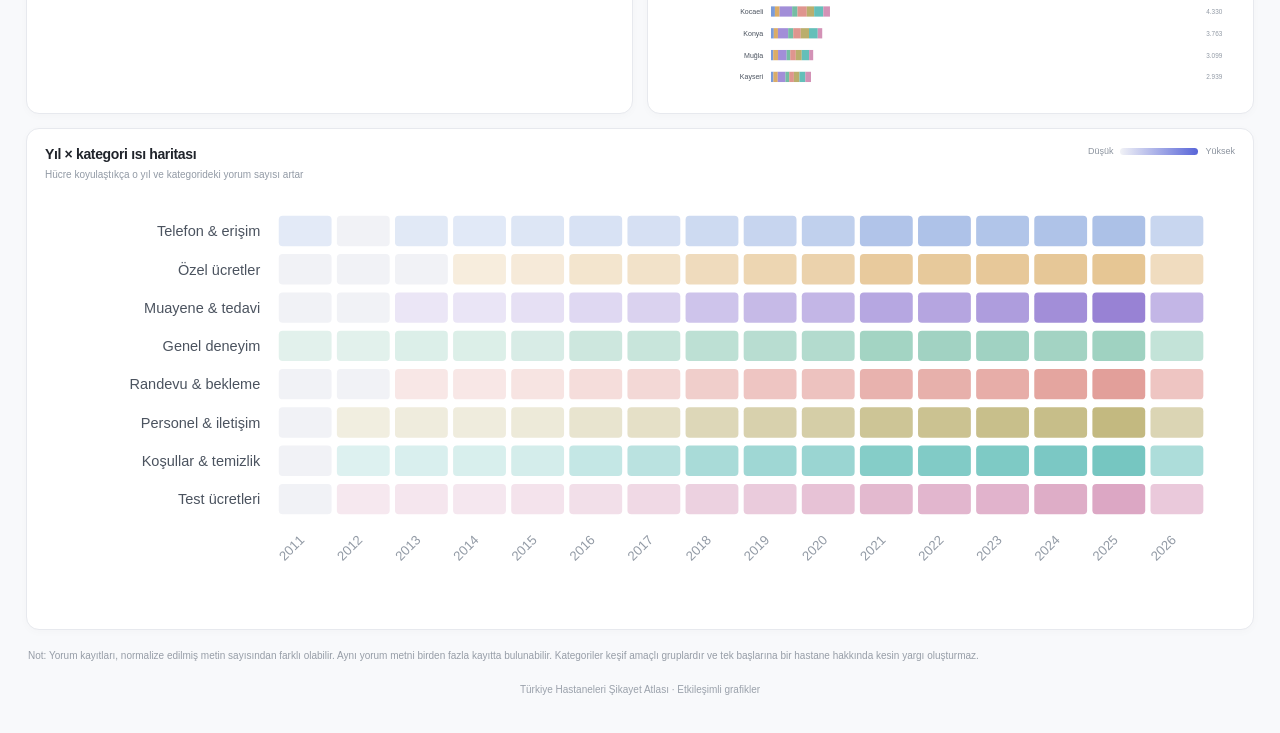
==== commit eafcbc69: "feat: rename brand and exclude external city records" ====
--- a/grafikler.html
+++ b/grafikler.html
@@ -5,7 +5,7 @@
 <meta name="viewport" content="width=device-width,initial-scale=1">
 <meta name="theme-color" content="#ffffff">
 <meta name="description" content="Hastane yorumlarını şehir, yıl, kategori ve puana göre inceleyen etkileşimli grafikler.">
-<title>Grafikler | Hastane Yorum Atlası</title>
+<title>Grafikler | Türkiye Hastaneleri Şikayet Atlası</title>
 <style>
 :root{color-scheme:light;--ink:#20242b;--muted:#747d89;--line:#e7e9ee;--surface:#fff;--soft:#f8f9fb;--accent:#5865d8;--accent-soft:#f2f3fd}
 *{box-sizing:border-box}
@@ -86,7 +86,7 @@
 </head>
 <body>
 <header class="topbar">
- <a class="brand" href="./index.html"><span class="brand-mark" aria-hidden="true">&#10038;</span><span>Hastane Yorum Atlası</span></a>
+ <a class="brand" href="./index.html"><span class="brand-mark" aria-hidden="true">&#10038;</span><span>Türkiye Hastaneleri Şikayet Atlası</span></a>
  <nav class="page-nav" aria-label="Ana gezinme">
   <a class="page-link" href="./index.html">Embedding Evreni</a>
   <a class="page-link is-active" href="./grafikler.html" aria-current="page">Grafikler</a>
@@ -103,7 +103,7 @@
 <main>
  <section class="intro">
   <div><p class="eyebrow">Analitik görünüm / 01</p><h1>Yorum verisine farklı<br> açılardan bak.</h1><p>Şehir, yıl, kategori ve yıldız puanını seç; aşağıdaki grafikler seçili veri kümesine göre birlikte güncellensin. Yorum hacmini, kategori paylarını ve şehirler arasındaki farklılıkları keşfet.</p></div>
-  <div class="data-note">Veri kapsamı: hastane kategorisindeki 1 ve 2 yıldızlı yorumlar. Grafikler kayıt sayılarını gösterir; tüm hasta deneyimlerinin temsili veya neden-sonuç kanıtı olarak değerlendirilmemelidir.</div>
+  <div class="data-note">Veri kapsamı: Türkiye içindeki hastaneler için 1 ve 2 yıldızlı yorumlar. Grafikler kayıt sayılarını gösterir; tüm hasta deneyimlerinin temsili veya neden-sonuç kanıtı olarak değerlendirilmemelidir.</div>
  </section>
 
  <section class="filter-panel" aria-label="Grafik filtreleri">
@@ -134,7 +134,7 @@
   <article class="chart-card span-2"><div class="chart-head"><div><h2>Yıl × kategori ısı haritası</h2><p>Hücre koyulaştıkça o yıl ve kategorideki yorum sayısı artar</p></div><div class="heatmap-key"><span>Düşük</span><span class="heatmap-gradient" aria-hidden="true"></span><span>Yüksek</span></div></div><div class="chart-body scroll-x" id="heatmapChart"><div class="empty-message">Grafik hazırlanıyor…</div></div></article>
  </section>
  <p class="disclaimer">Not: Yorum kayıtları, normalize edilmiş metin sayısından farklı olabilir. Aynı yorum metni birden fazla kayıtta bulunabilir. Kategoriler keşif amaçlı gruplardır ve tek başlarına bir hastane hakkında kesin yargı oluşturmaz.</p>
- <footer>Hastane Yorum Atlası · Etkileşimli grafikler</footer>
+ <footer>Türkiye Hastaneleri Şikayet Atlası · Etkileşimli grafikler</footer>
 </main>
 
 <script>
@@ -251,7 +251,7 @@
   const stream=response.body.pipeThrough(new DecompressionStream('gzip'));
   data=JSON.parse(await new Response(stream).text());
   if(!Array.isArray(data.points)||!Array.isArray(data.cities)||!Array.isArray(data.topics))throw new Error('Veri paketi beklenen alanları içermiyor.');
-  points=data.points;cities=data.cities;topics=data.topics;reviewYears=new Int16Array(points.length);
+  const cityCharMap={};cityCharMap[String.fromCharCode(305)]='i';cityCharMap[String.fromCharCode(252)]='u';cityCharMap[String.fromCharCode(351)]='s';cityCharMap[String.fromCharCode(246)]='o';cityCharMap[String.fromCharCode(231)]='c';cityCharMap[String.fromCharCode(287)]='g';const normalizeCity=s=>Array.from(String(s||'').toLocaleLowerCase('tr-TR')).map(c=>cityCharMap[c]||c).join('');const excludedCityIds=new Set(data.cities.filter(c=>normalizeCity(c.name).includes('turkiye disi')).map(c=>Number(c.id)));cities=data.cities.filter(c=>!excludedCityIds.has(Number(c.id)));topics=data.topics;points=data.points.filter(p=>!excludedCityIds.has(Number(p[4])));reviewYears=new Int16Array(points.length);document.querySelectorAll('.count-badge').forEach(el=>el.textContent=fmt(points.length)+' yorum');
   cities.forEach(c=>cityById.set(Number(c.id),c.name));topics.forEach(t=>topicById.set(Number(t.id),t));
   for(let i=0;i<points.length;i++)reviewYears[i]=dayYear(points[i][6]);
   populateFilters();
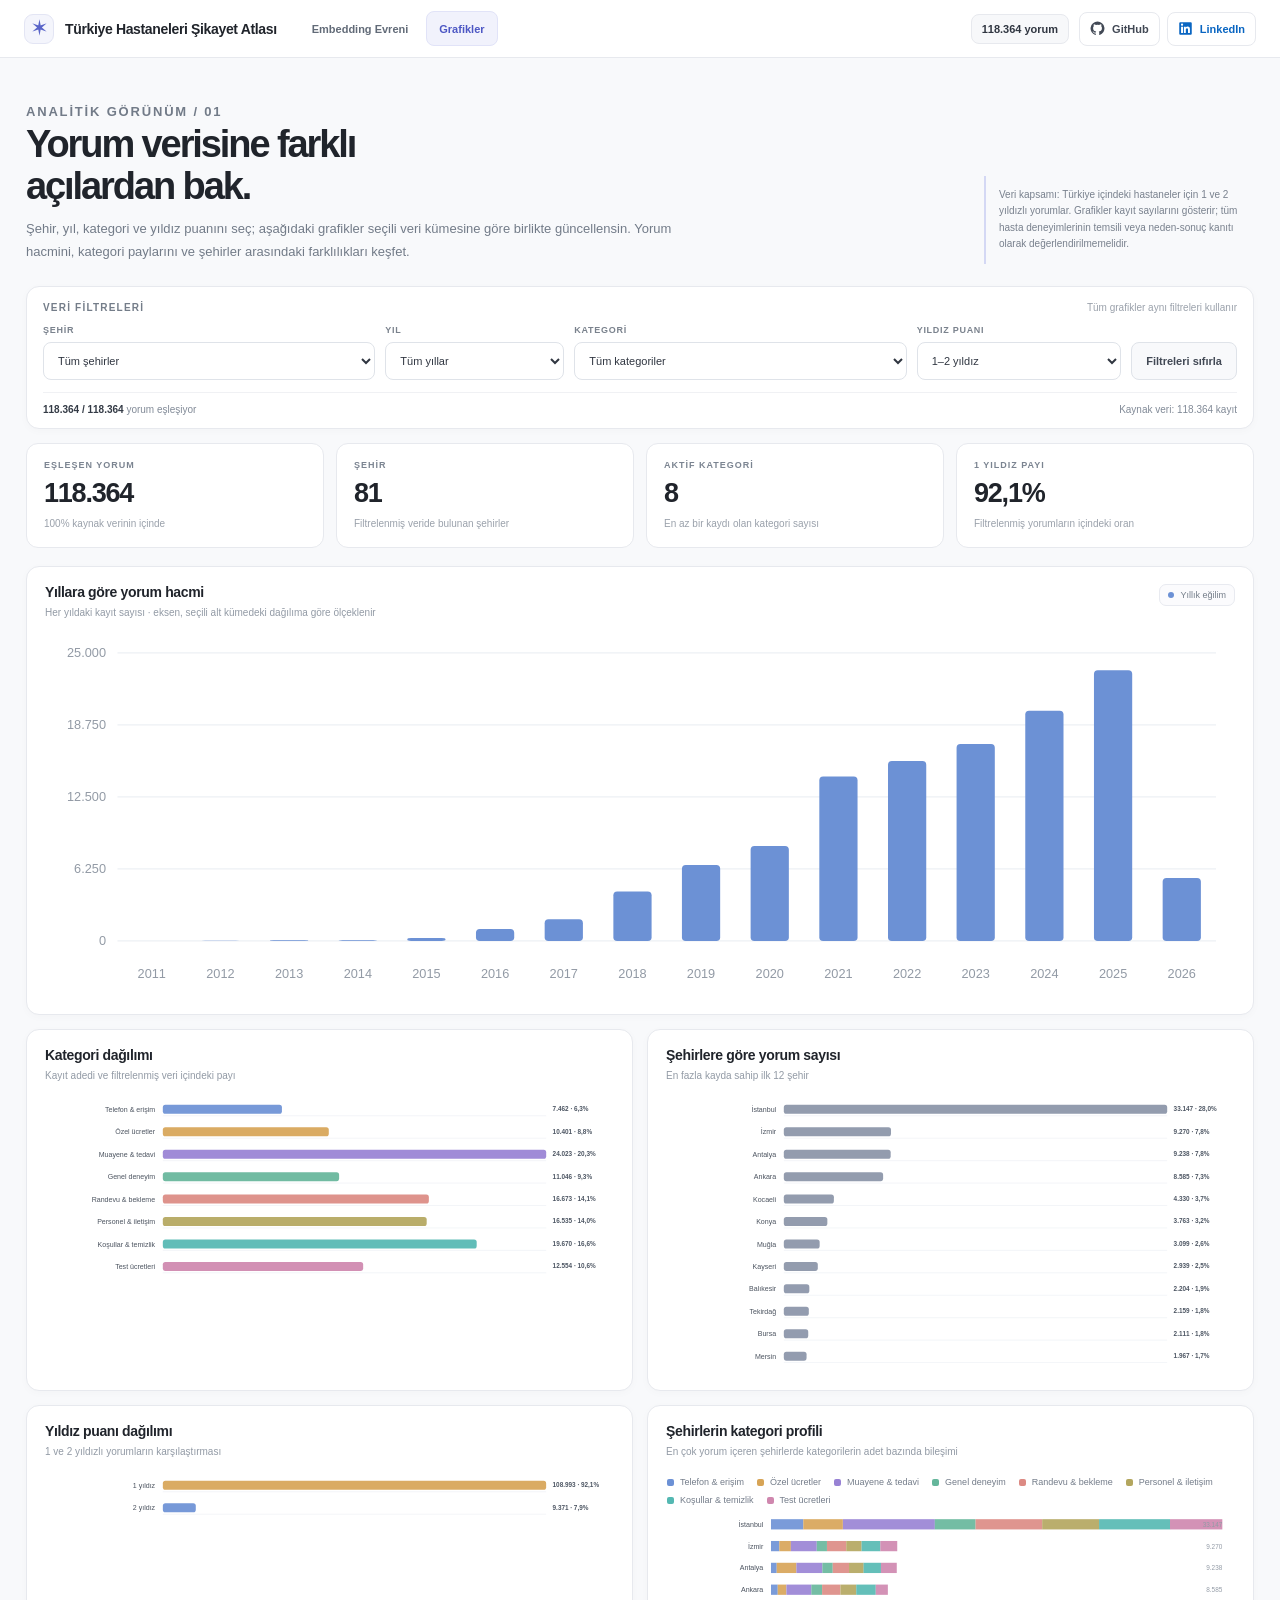
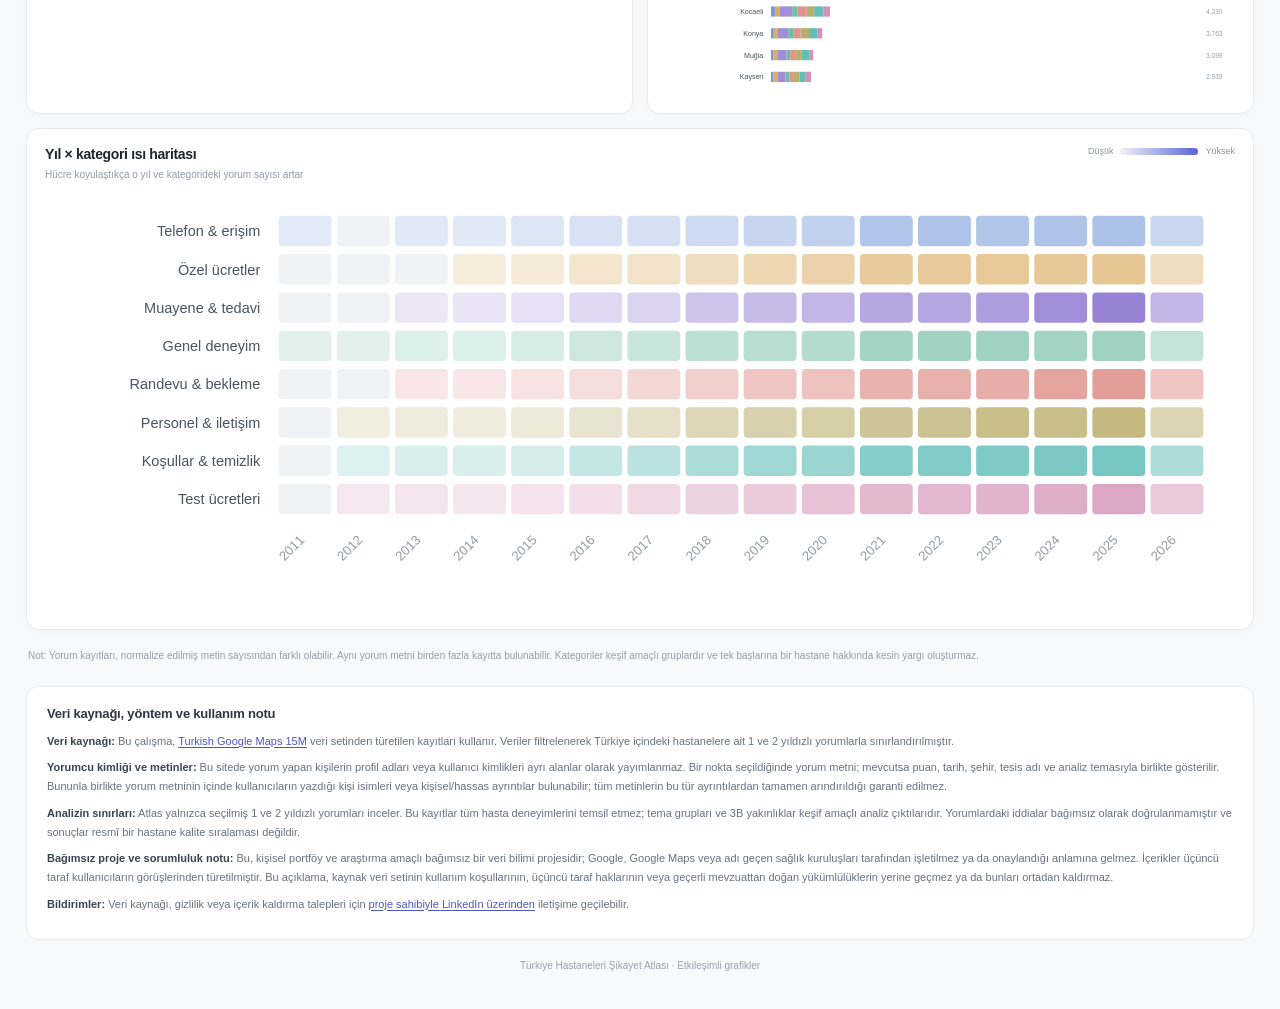
==== commit 85d5754d: "feat: serve reviews on demand and document data source" ====
--- a/grafikler.html
+++ b/grafikler.html
@@ -134,6 +134,15 @@
   <article class="chart-card span-2"><div class="chart-head"><div><h2>Yıl × kategori ısı haritası</h2><p>Hücre koyulaştıkça o yıl ve kategorideki yorum sayısı artar</p></div><div class="heatmap-key"><span>Düşük</span><span class="heatmap-gradient" aria-hidden="true"></span><span>Yüksek</span></div></div><div class="chart-body scroll-x" id="heatmapChart"><div class="empty-message">Grafik hazırlanıyor…</div></div></article>
  </section>
  <p class="disclaimer">Not: Yorum kayıtları, normalize edilmiş metin sayısından farklı olabilir. Aynı yorum metni birden fazla kayıtta bulunabilir. Kategoriler keşif amaçlı gruplardır ve tek başlarına bir hastane hakkında kesin yargı oluşturmaz.</p>
+
+<section class="source-disclosure" aria-labelledby="sourceDisclosureTitle">
+  <h2 id="sourceDisclosureTitle">Veri kaynağı, yöntem ve kullanım notu</h2>
+  <p><strong>Veri kaynağı:</strong> Bu çalışma, <a href="https://huggingface.co/datasets/opdullah/turkish-google-maps-15M" target="_blank" rel="noopener noreferrer">Turkish Google Maps 15M</a> veri setinden türetilen kayıtları kullanır. Veriler filtrelenerek Türkiye içindeki hastanelere ait 1 ve 2 yıldızlı yorumlarla sınırlandırılmıştır.</p>
+  <p><strong>Yorumcu kimliği ve metinler:</strong> Bu sitede yorum yapan kişilerin profil adları veya kullanıcı kimlikleri ayrı alanlar olarak yayımlanmaz. Bir nokta seçildiğinde yorum metni; mevcutsa puan, tarih, şehir, tesis adı ve analiz temasıyla birlikte gösterilir. Bununla birlikte yorum metninin içinde kullanıcıların yazdığı kişi isimleri veya kişisel/hassas ayrıntılar bulunabilir; tüm metinlerin bu tür ayrıntılardan tamamen arındırıldığı garanti edilmez.</p>
+  <p><strong>Analizin sınırları:</strong> Atlas yalnızca seçilmiş 1 ve 2 yıldızlı yorumları inceler. Bu kayıtlar tüm hasta deneyimlerini temsil etmez; tema grupları ve 3B yakınlıklar keşif amaçlı analiz çıktılarıdır. Yorumlardaki iddialar bağımsız olarak doğrulanmamıştır ve sonuçlar resmî bir hastane kalite sıralaması değildir.</p>
+  <p><strong>Bağımsız proje ve sorumluluk notu:</strong> Bu, kişisel portföy ve araştırma amaçlı bağımsız bir veri bilimi projesidir; Google, Google Maps veya adı geçen sağlık kuruluşları tarafından işletilmez ya da onaylandığı anlamına gelmez. İçerikler üçüncü taraf kullanıcıların görüşlerinden türetilmiştir. Bu açıklama, kaynak veri setinin kullanım koşullarının, üçüncü taraf haklarının veya geçerli mevzuattan doğan yükümlülüklerin yerine geçmez ya da bunları ortadan kaldırmaz.</p>
+  <p><strong>Bildirimler:</strong> Veri kaynağı, gizlilik veya içerik kaldırma talepleri için <a href="https://www.linkedin.com/in/metehan-kizilcik/" target="_blank" rel="noopener noreferrer">proje sahibiyle LinkedIn üzerinden</a> iletişime geçilebilir.</p>
+</section>
  <footer>Türkiye Hastaneleri Şikayet Atlası · Etkileşimli grafikler</footer>
 </main>
 
--- a/site-nav.css
+++ b/site-nav.css
@@ -19,3 +19,13 @@
 @media(max-width:900px){.topbar{height:auto;min-height:58px;flex-wrap:wrap;gap:8px;padding:10px 16px}.page-nav{order:3;width:100%;justify-content:center;margin:0}.topright{margin-left:auto}}
 @media(max-width:480px){.topbar{padding:10px;gap:8px}.brand{font-size:12px;gap:7px}.brand-mark{width:28px;height:28px}.topright{gap:5px}.topright .count-badge{display:none}.social-links{gap:5px}.social-link{width:34px;min-height:34px;height:34px;padding:0}.social-link span{display:none}.page-link{padding:0 10px}}
 @media(prefers-reduced-motion:reduce){.page-link,.social-link{transition:none}}
+
+
+/* Shared source, methodology and privacy note. */
+.source-disclosure{margin:22px auto 0;padding:18px 20px;border:1px solid #e7e9ee;border-radius:12px;background:#fff;color:#68717e;font-size:11px;line-height:1.75}
+.source-disclosure h2{margin:0 0 9px;color:#303743;font-size:13px;line-height:1.4;font-weight:750;letter-spacing:-.015em}
+.source-disclosure p{margin:7px 0}
+.source-disclosure strong{color:#3b4350;font-weight:750}
+.source-disclosure a{color:#4c57c4;text-decoration:underline;text-underline-offset:2px}
+.source-disclosure a:hover{color:#313da7}
+@media(max-width:600px){.source-disclosure{margin-top:16px;padding:14px;font-size:11px}.source-disclosure h2{font-size:12px}}
